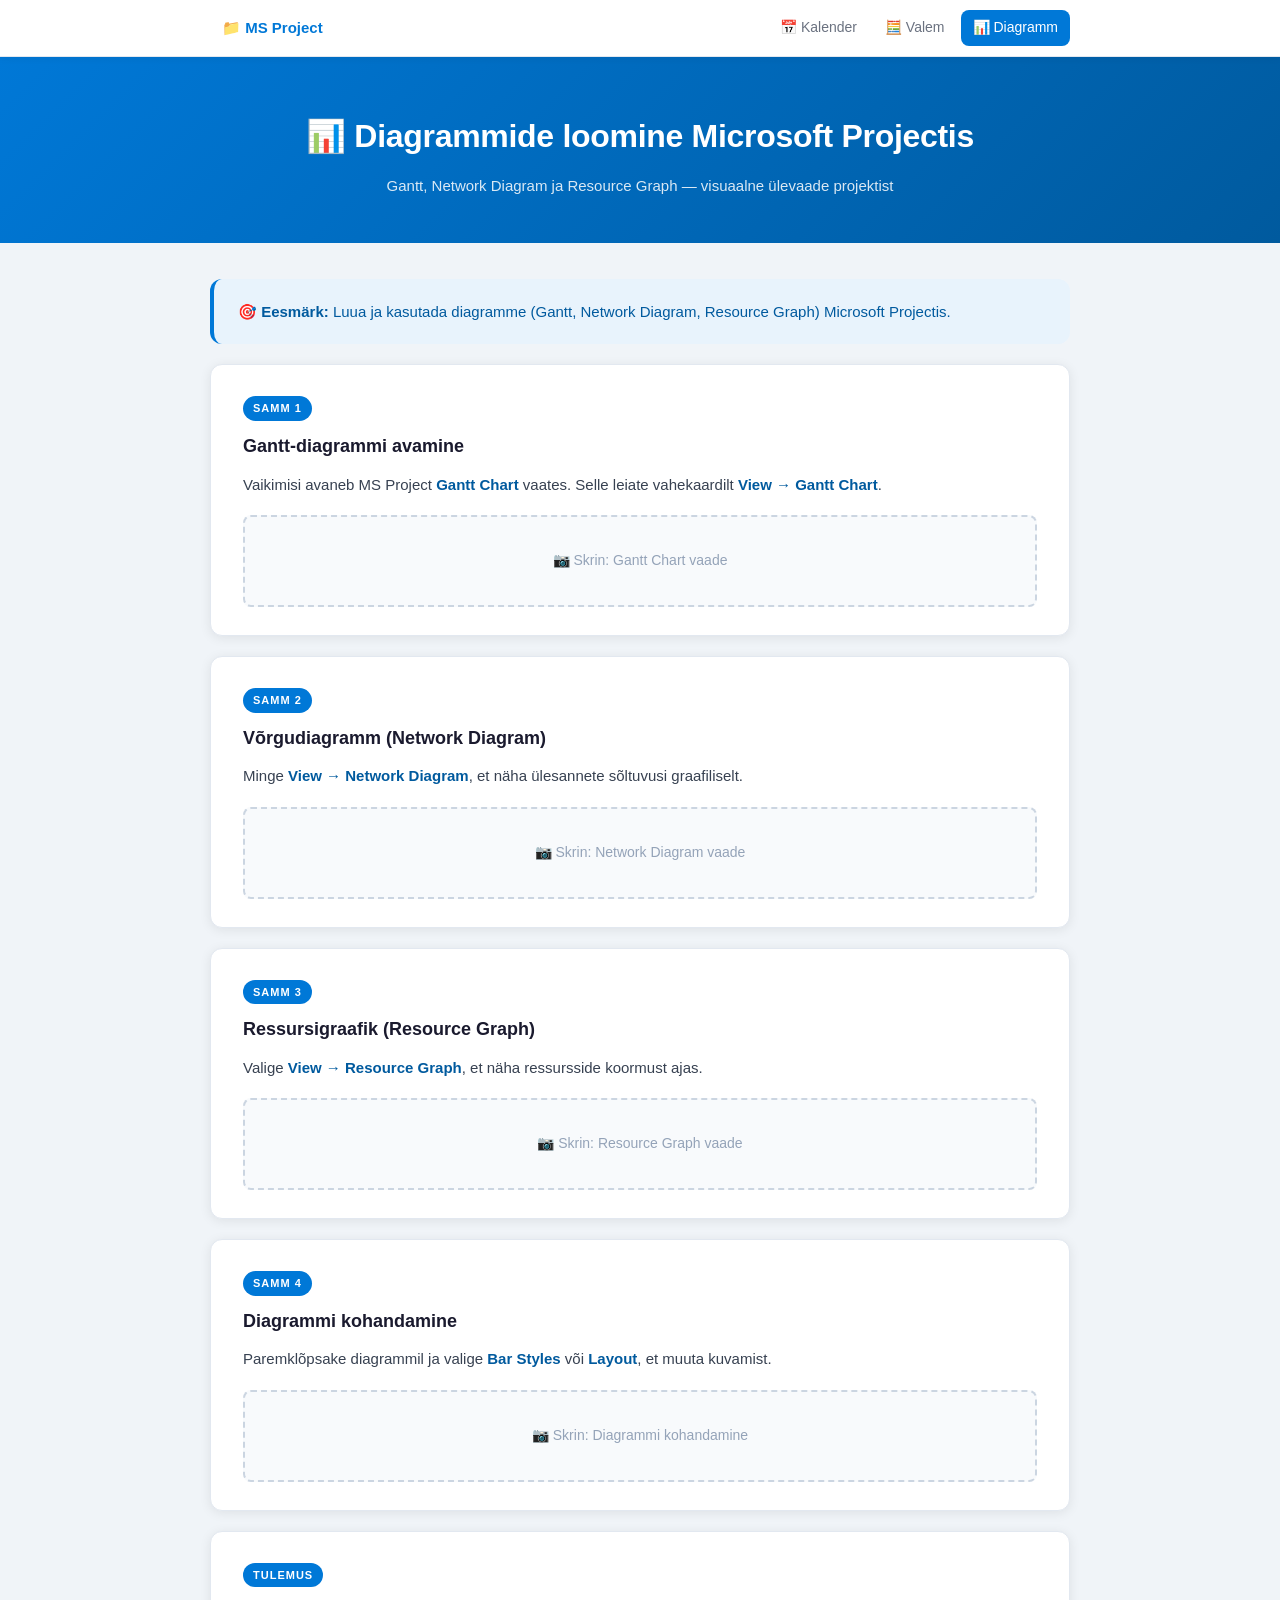
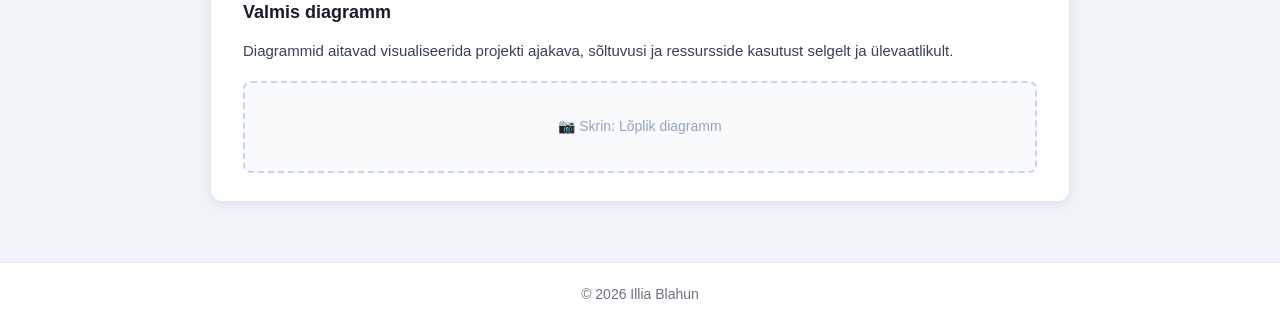
==== diagramm.html @ aa94db01 "Lisatud uued lehed **Valem.html** ja **diagramm.html**, samuti pilt faili **valem** jaoks." ====
<!DOCTYPE html>
<html lang="et">
<head>
    <meta charset="UTF-8">
    <meta name="viewport" content="width=device-width, initial-scale=1.0">
    <title>Diagramm — Microsoft Project</title>
    <link rel="stylesheet" href="style.css">
</head>
<body>

<nav>
    <div class="nav-inner">
        <a href="index.html" class="nav-brand">📁 MS Project</a>
        <a href="index.html">📅 Kalender</a>
        <a href="valem.html">🧮 Valem</a>
        <a href="diagramm.html" class="active">📊 Diagramm</a>
    </div>
</nav>

<header>
    <h1>📊 Diagrammide loomine Microsoft Projectis</h1>
    <p class="subtitle">Gantt, Network Diagram ja Resource Graph — visuaalne ülevaade projektist</p>
</header>

<main>

    <div class="goal-card">
        <p>🎯 <strong>Eesmärk:</strong> Luua ja kasutada diagramme (Gantt, Network Diagram, Resource Graph) Microsoft Projectis.</p>
    </div>

    <section>
        <span class="step-label">Samm 1</span>
        <h2>Gantt-diagrammi avamine</h2>
        <p>Vaikimisi avaneb MS Project <strong>Gantt Chart</strong> vaates. Selle leiate vahekaardilt <strong>View → Gantt Chart</strong>.</p>
        <div class="image-placeholder">📷 Skrin: Gantt Chart vaade</div>
    </section>

    <section>
        <span class="step-label">Samm 2</span>
        <h2>Võrgudiagramm (Network Diagram)</h2>
        <p>Minge <strong>View → Network Diagram</strong>, et näha ülesannete sõltuvusi graafiliselt.</p>
        <div class="image-placeholder">📷 Skrin: Network Diagram vaade</div>
    </section>

    <section>
        <span class="step-label">Samm 3</span>
        <h2>Ressursigraafik (Resource Graph)</h2>
        <p>Valige <strong>View → Resource Graph</strong>, et näha ressursside koormust ajas.</p>
        <div class="image-placeholder">📷 Skrin: Resource Graph vaade</div>
    </section>

    <section>
        <span class="step-label">Samm 4</span>
        <h2>Diagrammi kohandamine</h2>
        <p>Paremklõpsake diagrammil ja valige <strong>Bar Styles</strong> või <strong>Layout</strong>, et muuta kuvamist.</p>
        <div class="image-placeholder">📷 Skrin: Diagrammi kohandamine</div>
    </section>

    <section>
        <span class="step-label">Tulemus</span>
        <h2>Valmis diagramm</h2>
        <p>Diagrammid aitavad visualiseerida projekti ajakava, sõltuvusi ja ressursside kasutust selgelt ja ülevaatlikult.</p>
        <div class="image-placeholder">📷 Skrin: Lõplik diagramm</div>
    </section>

</main>

<footer>
    <p>© 2026 Illia Blahun</p>
</footer>

</body>
</html>
---- style.css ----
*, *::before, *::after {
    box-sizing: border-box;
    margin: 0;
    padding: 0;
}

:root {
    --blue: #0078d7;
    --blue-dark: #005a9e;
    --blue-light: #e8f3fc;
    --text: #1a1a2e;
    --text-muted: #6b7280;
    --bg: #f0f4f8;
    --white: #ffffff;
    --border: #e2e8f0;
    --shadow: 0 2px 12px rgba(0,0,0,0.08);
    --radius: 12px;
}

body {
    font-family: 'Segoe UI', Arial, sans-serif;
    background: var(--bg);
    color: var(--text);
    line-height: 1.7;
    font-size: 16px;
}

/* ── NAV ── */
nav {
    background: var(--white);
    border-bottom: 1px solid var(--border);
    position: sticky;
    top: 0;
    z-index: 100;
    box-shadow: 0 1px 8px rgba(0,0,0,0.06);
}

.nav-inner {
    max-width: 900px;
    margin: 0 auto;
    display: flex;
    align-items: center;
    gap: 4px;
    padding: 0 20px;
    height: 56px;
}

.nav-brand {
    font-weight: 700;
    color: var(--blue);
    font-size: 15px;
    text-decoration: none;
    margin-right: auto;
    white-space: nowrap;
}

nav a {
    text-decoration: none;
    color: var(--text-muted);
    font-size: 14px;
    font-weight: 500;
    padding: 6px 12px;
    border-radius: 8px;
    transition: background 0.15s, color 0.15s;
    white-space: nowrap;
}

nav a:hover {
    background: var(--blue-light);
    color: var(--blue);
}

nav a.active {
    background: var(--blue);
    color: var(--white);
}

/* ── HEADER ── */
header {
    background: linear-gradient(135deg, var(--blue) 0%, var(--blue-dark) 100%);
    color: var(--white);
    padding: 52px 20px 44px;
    text-align: center;
}

header h1 {
    font-size: clamp(22px, 4vw, 32px);
    font-weight: 700;
    letter-spacing: -0.3px;
    max-width: 700px;
    margin: 0 auto;
}

header p.subtitle {
    margin-top: 10px;
    font-size: 15px;
    opacity: 0.85;
}

/* ── MAIN ── */
main {
    max-width: 900px;
    margin: 0 auto;
    padding: 36px 20px 60px;
    display: flex;
    flex-direction: column;
    gap: 20px;
}

/* ── GOAL CARD ── */
.goal-card {
    background: var(--blue-light);
    border-left: 4px solid var(--blue);
    border-radius: var(--radius);
    padding: 20px 24px;
}

.goal-card p {
    color: var(--blue-dark);
    font-size: 15px;
}

/* ── STEP CARD ── */
section {
    background: var(--white);
    border-radius: var(--radius);
    padding: 28px 32px;
    box-shadow: var(--shadow);
    border: 1px solid var(--border);
}

.step-label {
    display: inline-block;
    background: var(--blue);
    color: var(--white);
    font-size: 11px;
    font-weight: 700;
    letter-spacing: 1px;
    text-transform: uppercase;
    padding: 3px 10px;
    border-radius: 20px;
    margin-bottom: 10px;
}

section h2 {
    font-size: 18px;
    font-weight: 700;
    color: var(--text);
    margin-bottom: 10px;
}

section p {
    color: #374151;
    font-size: 15px;
    margin-bottom: 0;
}

section p + p {
    margin-top: 8px;
}

strong {
    color: var(--blue-dark);
    font-weight: 600;
}

/* ── IMAGES ── */
section img {
    display: block;
    width: 100%;
    max-width: 100%;
    border-radius: 8px;
    border: 1px solid var(--border);
    margin-top: 18px;
    box-shadow: 0 2px 8px rgba(0,0,0,0.07);
}

.image-placeholder {
    margin-top: 18px;
    padding: 32px 20px;
    border: 2px dashed #cbd5e1;
    border-radius: 8px;
    text-align: center;
    color: #94a3b8;
    font-size: 14px;
    background: #f8fafc;
}

/* ── CODE ── */
code {
    background: #f1f5f9;
    padding: 2px 7px;
    border-radius: 5px;
    font-family: 'Cascadia Code', 'Courier New', monospace;
    font-size: 14px;
    color: #be185d;
    border: 1px solid #e2e8f0;
}

/* ── FOOTER ── */
footer {
    text-align: center;
    padding: 20px;
    background: var(--white);
    border-top: 1px solid var(--border);
    color: var(--text-muted);
    font-size: 14px;
}

/* ── RESPONSIVE ── */
@media (max-width: 600px) {
    .nav-brand { display: none; }
    nav a { padding: 6px 8px; font-size: 13px; }
    section { padding: 20px 18px; }
}
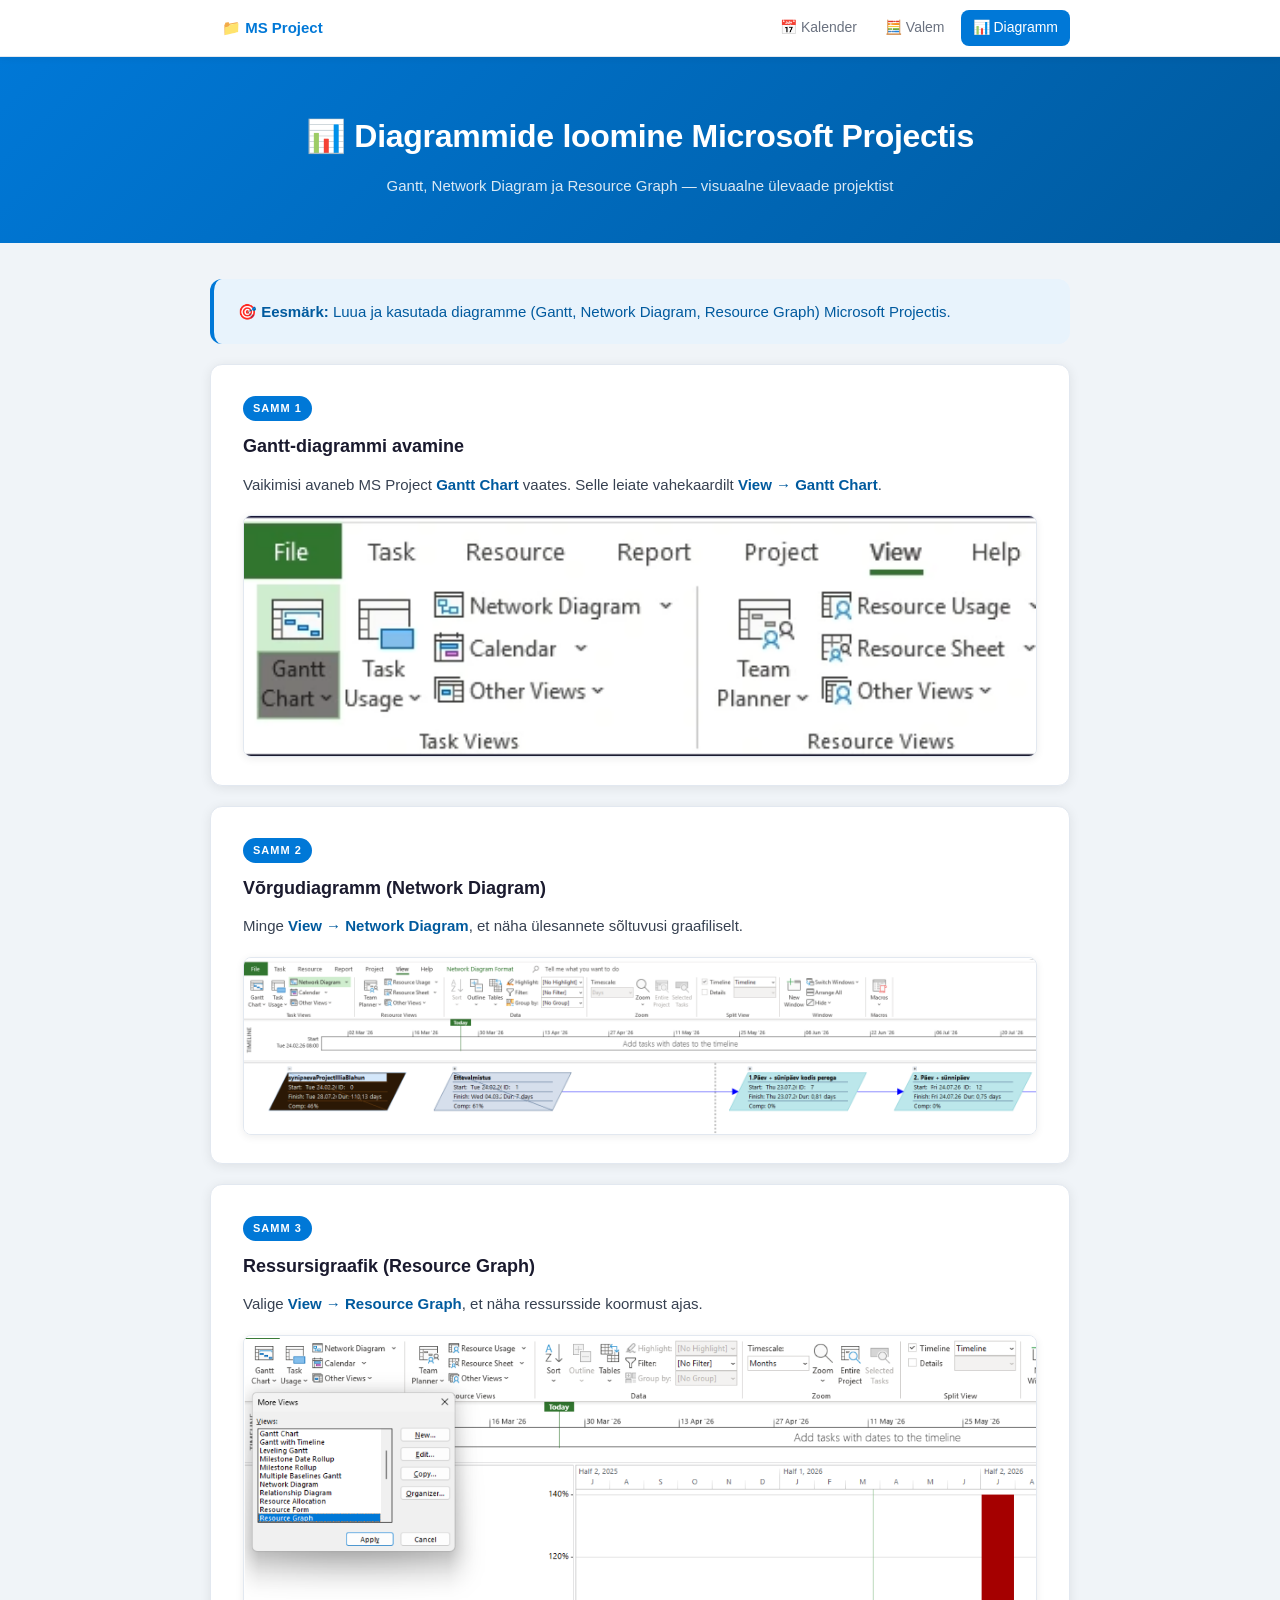
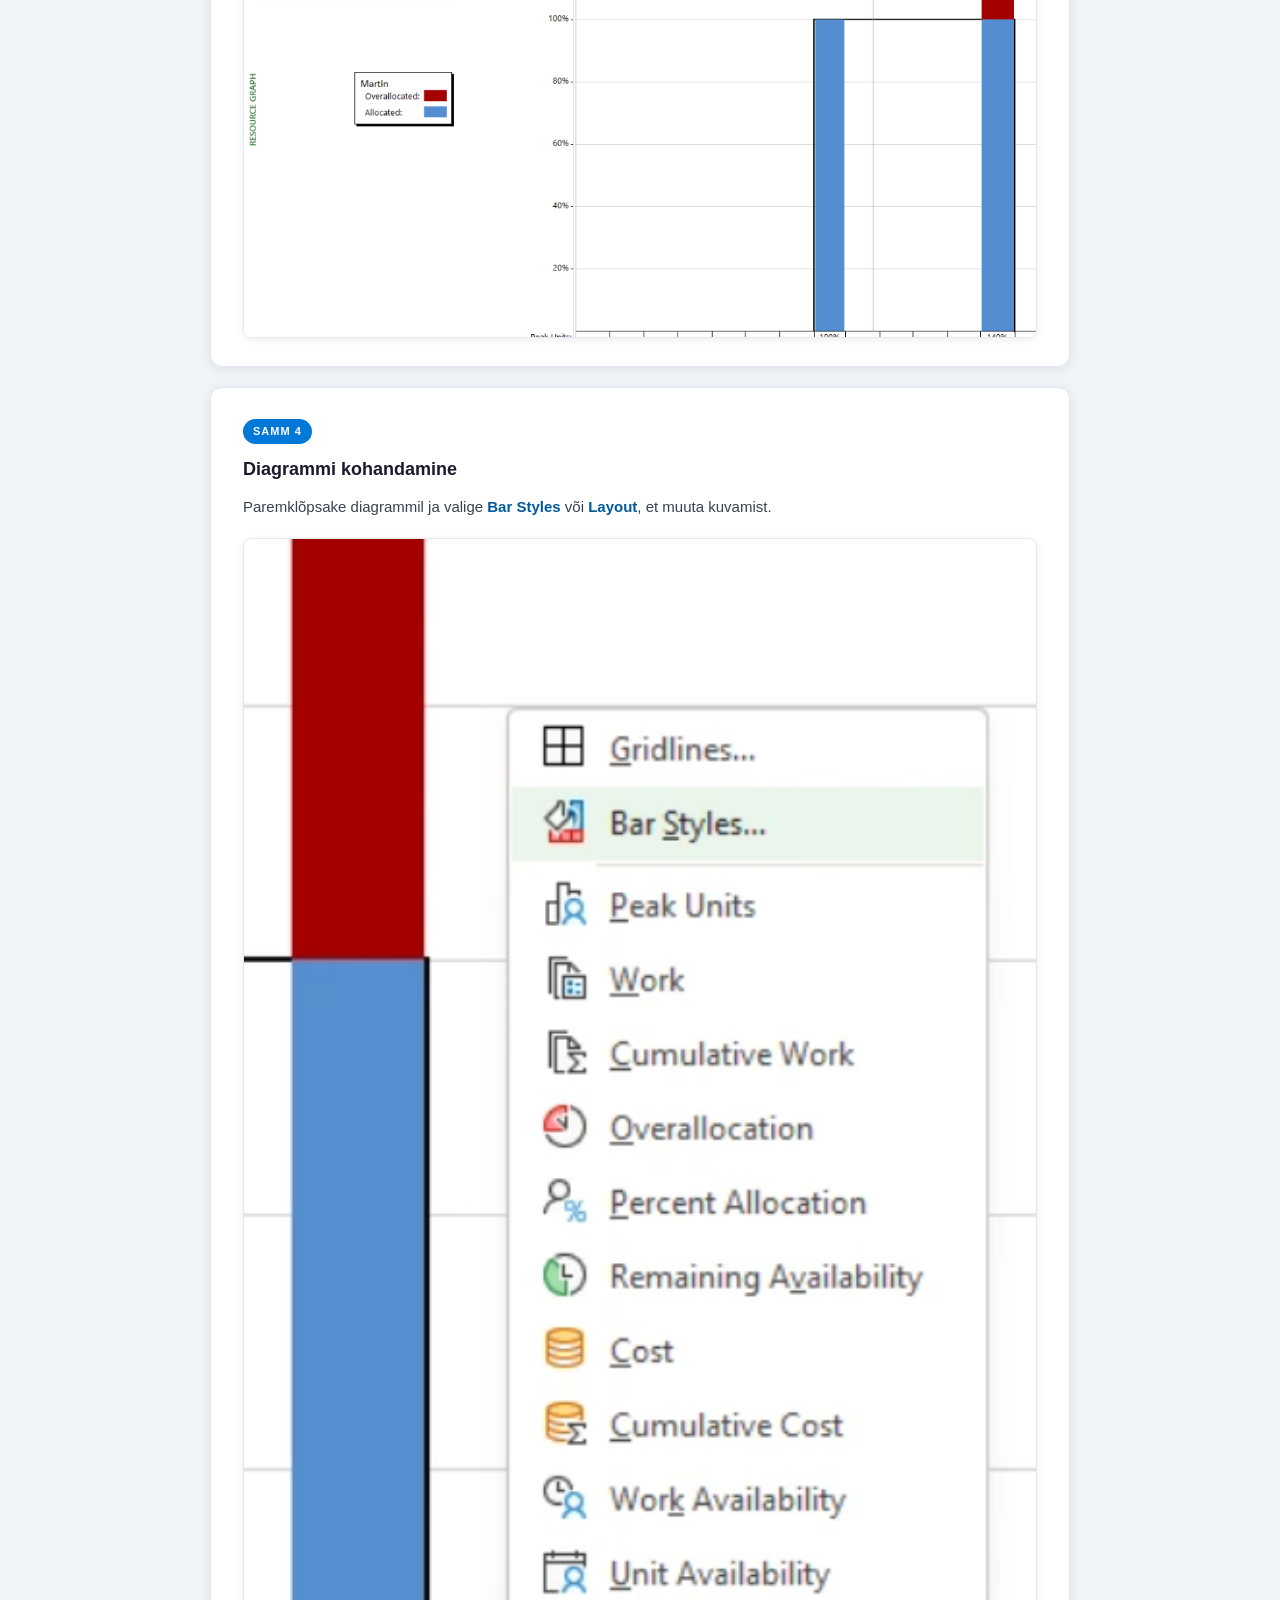
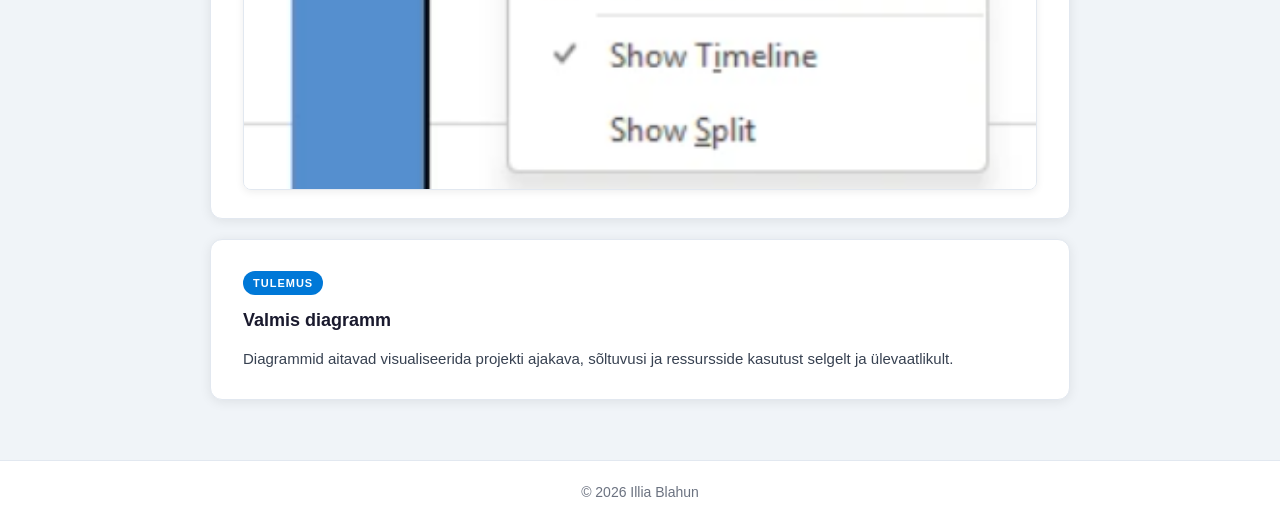
==== commit e1f44e8b: "Täiendatud faili diagramm.html ning lisatud pildid." ====
--- a/diagramm.html
+++ b/diagramm.html
@@ -32,35 +32,34 @@
         <span class="step-label">Samm 1</span>
         <h2>Gantt-diagrammi avamine</h2>
         <p>Vaikimisi avaneb MS Project <strong>Gantt Chart</strong> vaates. Selle leiate vahekaardilt <strong>View → Gantt Chart</strong>.</p>
-        <div class="image-placeholder">📷 Skrin: Gantt Chart vaade</div>
+        <img src="images/dig1.png" alt="">
     </section>
 
     <section>
         <span class="step-label">Samm 2</span>
         <h2>Võrgudiagramm (Network Diagram)</h2>
         <p>Minge <strong>View → Network Diagram</strong>, et näha ülesannete sõltuvusi graafiliselt.</p>
-        <div class="image-placeholder">📷 Skrin: Network Diagram vaade</div>
+        <img src="images/dig2.png" alt="">
     </section>
 
     <section>
         <span class="step-label">Samm 3</span>
         <h2>Ressursigraafik (Resource Graph)</h2>
         <p>Valige <strong>View → Resource Graph</strong>, et näha ressursside koormust ajas.</p>
-        <div class="image-placeholder">📷 Skrin: Resource Graph vaade</div>
+        <img src="images/dig3.png" alt="">
     </section>
 
     <section>
         <span class="step-label">Samm 4</span>
         <h2>Diagrammi kohandamine</h2>
         <p>Paremklõpsake diagrammil ja valige <strong>Bar Styles</strong> või <strong>Layout</strong>, et muuta kuvamist.</p>
-        <div class="image-placeholder">📷 Skrin: Diagrammi kohandamine</div>
+        <img src="images/dig4.png" alt="">
     </section>
 
     <section>
         <span class="step-label">Tulemus</span>
         <h2>Valmis diagramm</h2>
         <p>Diagrammid aitavad visualiseerida projekti ajakava, sõltuvusi ja ressursside kasutust selgelt ja ülevaatlikult.</p>
-        <div class="image-placeholder">📷 Skrin: Lõplik diagramm</div>
     </section>
 
 </main>
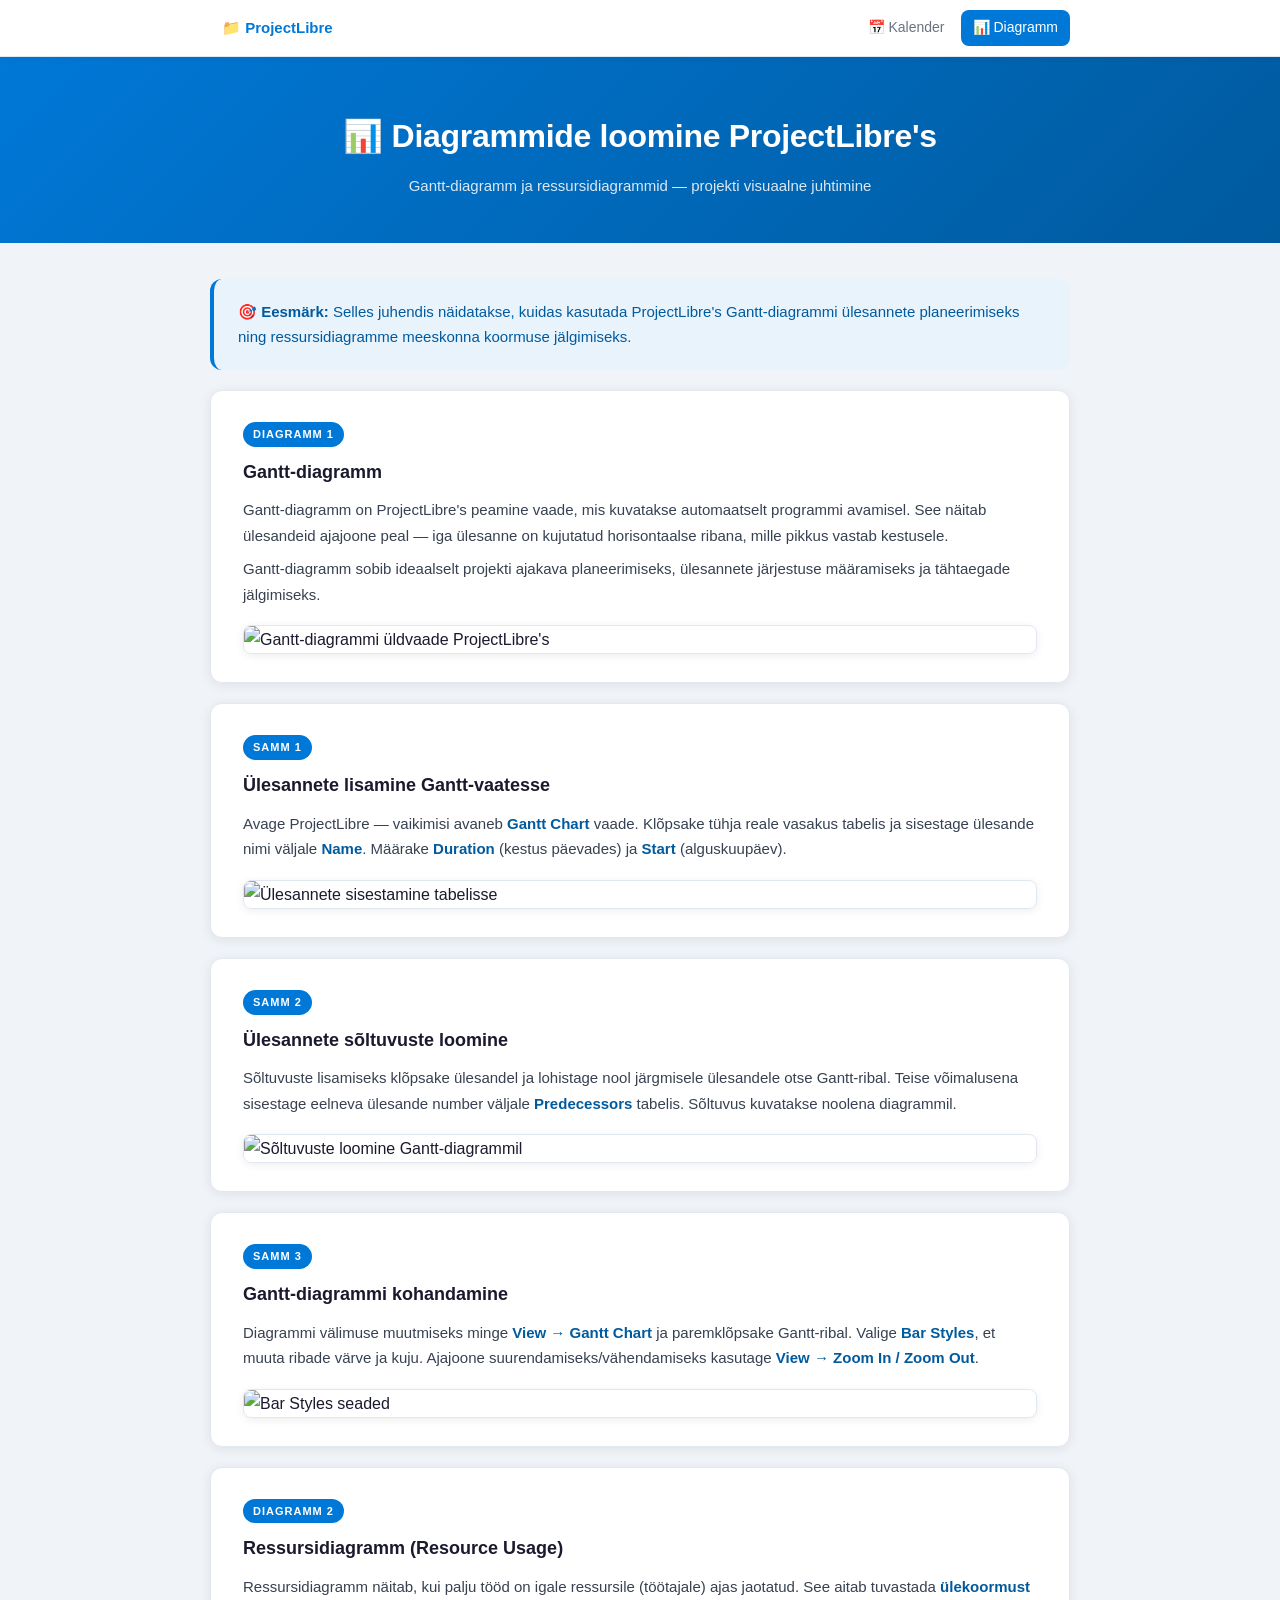
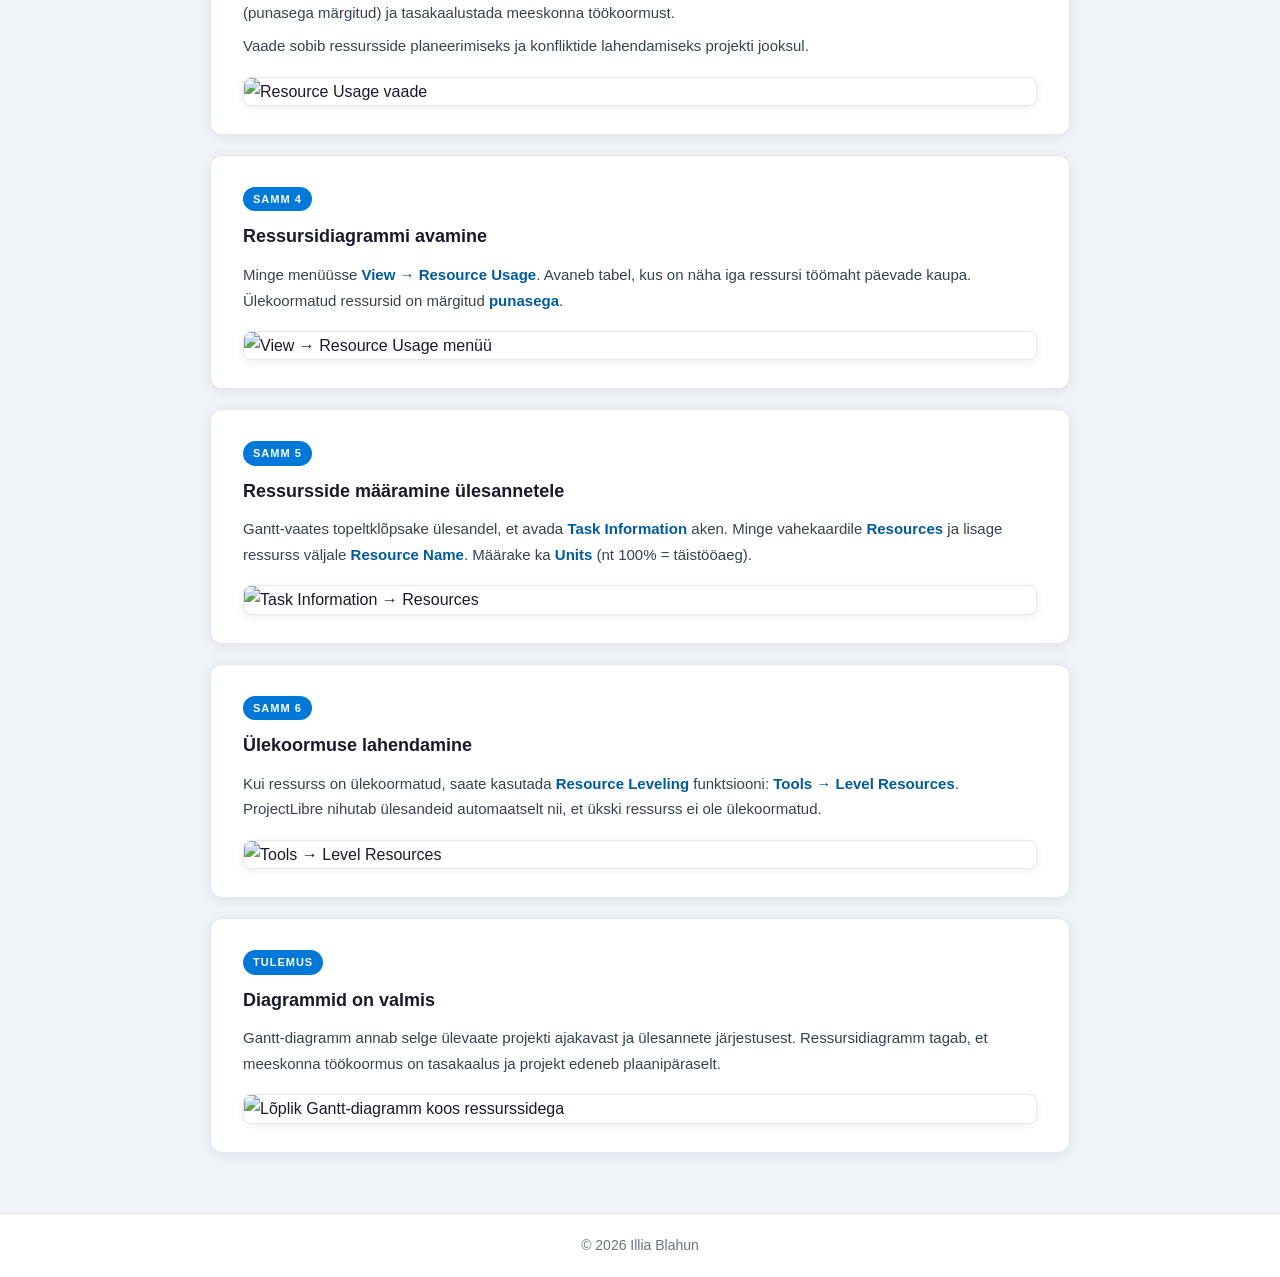
==== commit 769be395: "Uuendada index.html ja lisada kalendri loomise juhend" ====
--- a/diagramm.html
+++ b/diagramm.html
@@ -3,63 +3,95 @@
 <head>
     <meta charset="UTF-8">
     <meta name="viewport" content="width=device-width, initial-scale=1.0">
-    <title>Diagramm — Microsoft Project</title>
+    <title>Diagrammid — ProjectLibre</title>
     <link rel="stylesheet" href="style.css">
 </head>
 <body>
 
 <nav>
     <div class="nav-inner">
-        <a href="index.html" class="nav-brand">📁 MS Project</a>
+        <a href="index.html" class="nav-brand">📁 ProjectLibre</a>
         <a href="index.html">📅 Kalender</a>
-        <a href="valem.html">🧮 Valem</a>
         <a href="diagramm.html" class="active">📊 Diagramm</a>
     </div>
 </nav>
 
 <header>
-    <h1>📊 Diagrammide loomine Microsoft Projectis</h1>
-    <p class="subtitle">Gantt, Network Diagram ja Resource Graph — visuaalne ülevaade projektist</p>
+    <h1>📊 Diagrammide loomine ProjectLibre's</h1>
+    <p class="subtitle">Gantt-diagramm ja ressursidiagrammid — projekti visuaalne juhtimine</p>
 </header>
 
 <main>
 
     <div class="goal-card">
-        <p>🎯 <strong>Eesmärk:</strong> Luua ja kasutada diagramme (Gantt, Network Diagram, Resource Graph) Microsoft Projectis.</p>
+        <p>🎯 <strong>Eesmärk:</strong> Selles juhendis näidatakse, kuidas kasutada ProjectLibre's Gantt-diagrammi ülesannete planeerimiseks ning ressursidiagramme meeskonna koormuse jälgimiseks.</p>
     </div>
+
+    <!-- GANTT -->
+    <section>
+        <span class="step-label">Diagramm 1</span>
+        <h2>Gantt-diagramm</h2>
+        <p>Gantt-diagramm on ProjectLibre's peamine vaade, mis kuvatakse automaatselt programmi avamisel. See näitab ülesandeid ajajoone peal — iga ülesanne on kujutatud horisontaalse ribana, mille pikkus vastab kestusele.</p>
+        <p>Gantt-diagramm sobib ideaalselt projekti ajakava planeerimiseks, ülesannete järjestuse määramiseks ja tähtaegade jälgimiseks.</p>
+        <img src="projectLibreImg/gantt1.png" alt="Gantt-diagrammi üldvaade ProjectLibre's">
+    </section>
 
     <section>
         <span class="step-label">Samm 1</span>
-        <h2>Gantt-diagrammi avamine</h2>
-        <p>Vaikimisi avaneb MS Project <strong>Gantt Chart</strong> vaates. Selle leiate vahekaardilt <strong>View → Gantt Chart</strong>.</p>
-        <img src="images/dig1.png" alt="">
+        <h2>Ülesannete lisamine Gantt-vaatesse</h2>
+        <p>Avage ProjectLibre — vaikimisi avaneb <strong>Gantt Chart</strong> vaade. Klõpsake tühja reale vasakus tabelis ja sisestage ülesande nimi väljale <strong>Name</strong>. Määrake <strong>Duration</strong> (kestus päevades) ja <strong>Start</strong> (alguskuupäev).</p>
+        <img src="projectLibreImg/gantt2.png" alt="Ülesannete sisestamine tabelisse">
     </section>
 
     <section>
         <span class="step-label">Samm 2</span>
-        <h2>Võrgudiagramm (Network Diagram)</h2>
-        <p>Minge <strong>View → Network Diagram</strong>, et näha ülesannete sõltuvusi graafiliselt.</p>
-        <img src="images/dig2.png" alt="">
+        <h2>Ülesannete sõltuvuste loomine</h2>
+        <p>Sõltuvuste lisamiseks klõpsake ülesandel ja lohistage nool järgmisele ülesandele otse Gantt-ribal. Teise võimalusena sisestage eelneva ülesande number väljale <strong>Predecessors</strong> tabelis. Sõltuvus kuvatakse noolena diagrammil.</p>
+        <img src="projectLibreImg/gantt3.png" alt="Sõltuvuste loomine Gantt-diagrammil">
     </section>
 
     <section>
         <span class="step-label">Samm 3</span>
-        <h2>Ressursigraafik (Resource Graph)</h2>
-        <p>Valige <strong>View → Resource Graph</strong>, et näha ressursside koormust ajas.</p>
-        <img src="images/dig3.png" alt="">
+        <h2>Gantt-diagrammi kohandamine</h2>
+        <p>Diagrammi välimuse muutmiseks minge <strong>View → Gantt Chart</strong> ja paremklõpsake Gantt-ribal. Valige <strong>Bar Styles</strong>, et muuta ribade värve ja kuju. Ajajoone suurendamiseks/vähendamiseks kasutage <strong>View → Zoom In / Zoom Out</strong>.</p>
+        <img src="projectLibreImg/gantt4.png" alt="Bar Styles seaded">
+    </section>
+
+    <!-- RESOURCE -->
+    <section>
+        <span class="step-label">Diagramm 2</span>
+        <h2>Ressursidiagramm (Resource Usage)</h2>
+        <p>Ressursidiagramm näitab, kui palju tööd on igale ressursile (töötajale) ajas jaotatud. See aitab tuvastada <strong>ülekoormust</strong> (punasega märgitud) ja tasakaalustada meeskonna töökoormust.</p>
+        <p>Vaade sobib ressursside planeerimiseks ja konfliktide lahendamiseks projekti jooksul.</p>
+        <img src="projectLibreImg/res1.png" alt="Resource Usage vaade">
     </section>
 
     <section>
         <span class="step-label">Samm 4</span>
-        <h2>Diagrammi kohandamine</h2>
-        <p>Paremklõpsake diagrammil ja valige <strong>Bar Styles</strong> või <strong>Layout</strong>, et muuta kuvamist.</p>
-        <img src="images/dig4.png" alt="">
+        <h2>Ressursidiagrammi avamine</h2>
+        <p>Minge menüüsse <strong>View → Resource Usage</strong>. Avaneb tabel, kus on näha iga ressursi töömaht päevade kaupa. Ülekoormatud ressursid on märgitud <strong>punasega</strong>.</p>
+        <img src="projectLibreImg/res2.png" alt="View → Resource Usage menüü">
+    </section>
+
+    <section>
+        <span class="step-label">Samm 5</span>
+        <h2>Ressursside määramine ülesannetele</h2>
+        <p>Gantt-vaates topeltklõpsake ülesandel, et avada <strong>Task Information</strong> aken. Minge vahekaardile <strong>Resources</strong> ja lisage ressurss väljale <strong>Resource Name</strong>. Määrake ka <strong>Units</strong> (nt 100% = täistööaeg).</p>
+        <img src="projectLibreImg/res3.png" alt="Task Information → Resources">
+    </section>
+
+    <section>
+        <span class="step-label">Samm 6</span>
+        <h2>Ülekoormuse lahendamine</h2>
+        <p>Kui ressurss on ülekoormatud, saate kasutada <strong>Resource Leveling</strong> funktsiooni: <strong>Tools → Level Resources</strong>. ProjectLibre nihutab ülesandeid automaatselt nii, et ükski ressurss ei ole ülekoormatud.</p>
+        <img src="projectLibreImg/res4.png" alt="Tools → Level Resources">
     </section>
 
     <section>
         <span class="step-label">Tulemus</span>
-        <h2>Valmis diagramm</h2>
-        <p>Diagrammid aitavad visualiseerida projekti ajakava, sõltuvusi ja ressursside kasutust selgelt ja ülevaatlikult.</p>
+        <h2>Diagrammid on valmis</h2>
+        <p>Gantt-diagramm annab selge ülevaate projekti ajakavast ja ülesannete järjestusest. Ressursidiagramm tagab, et meeskonna töökoormus on tasakaalus ja projekt edeneb plaanipäraselt.</p>
+        <img src="projectLibreImg/res5.png" alt="Lõplik Gantt-diagramm koos ressurssidega">
     </section>
 
 </main>
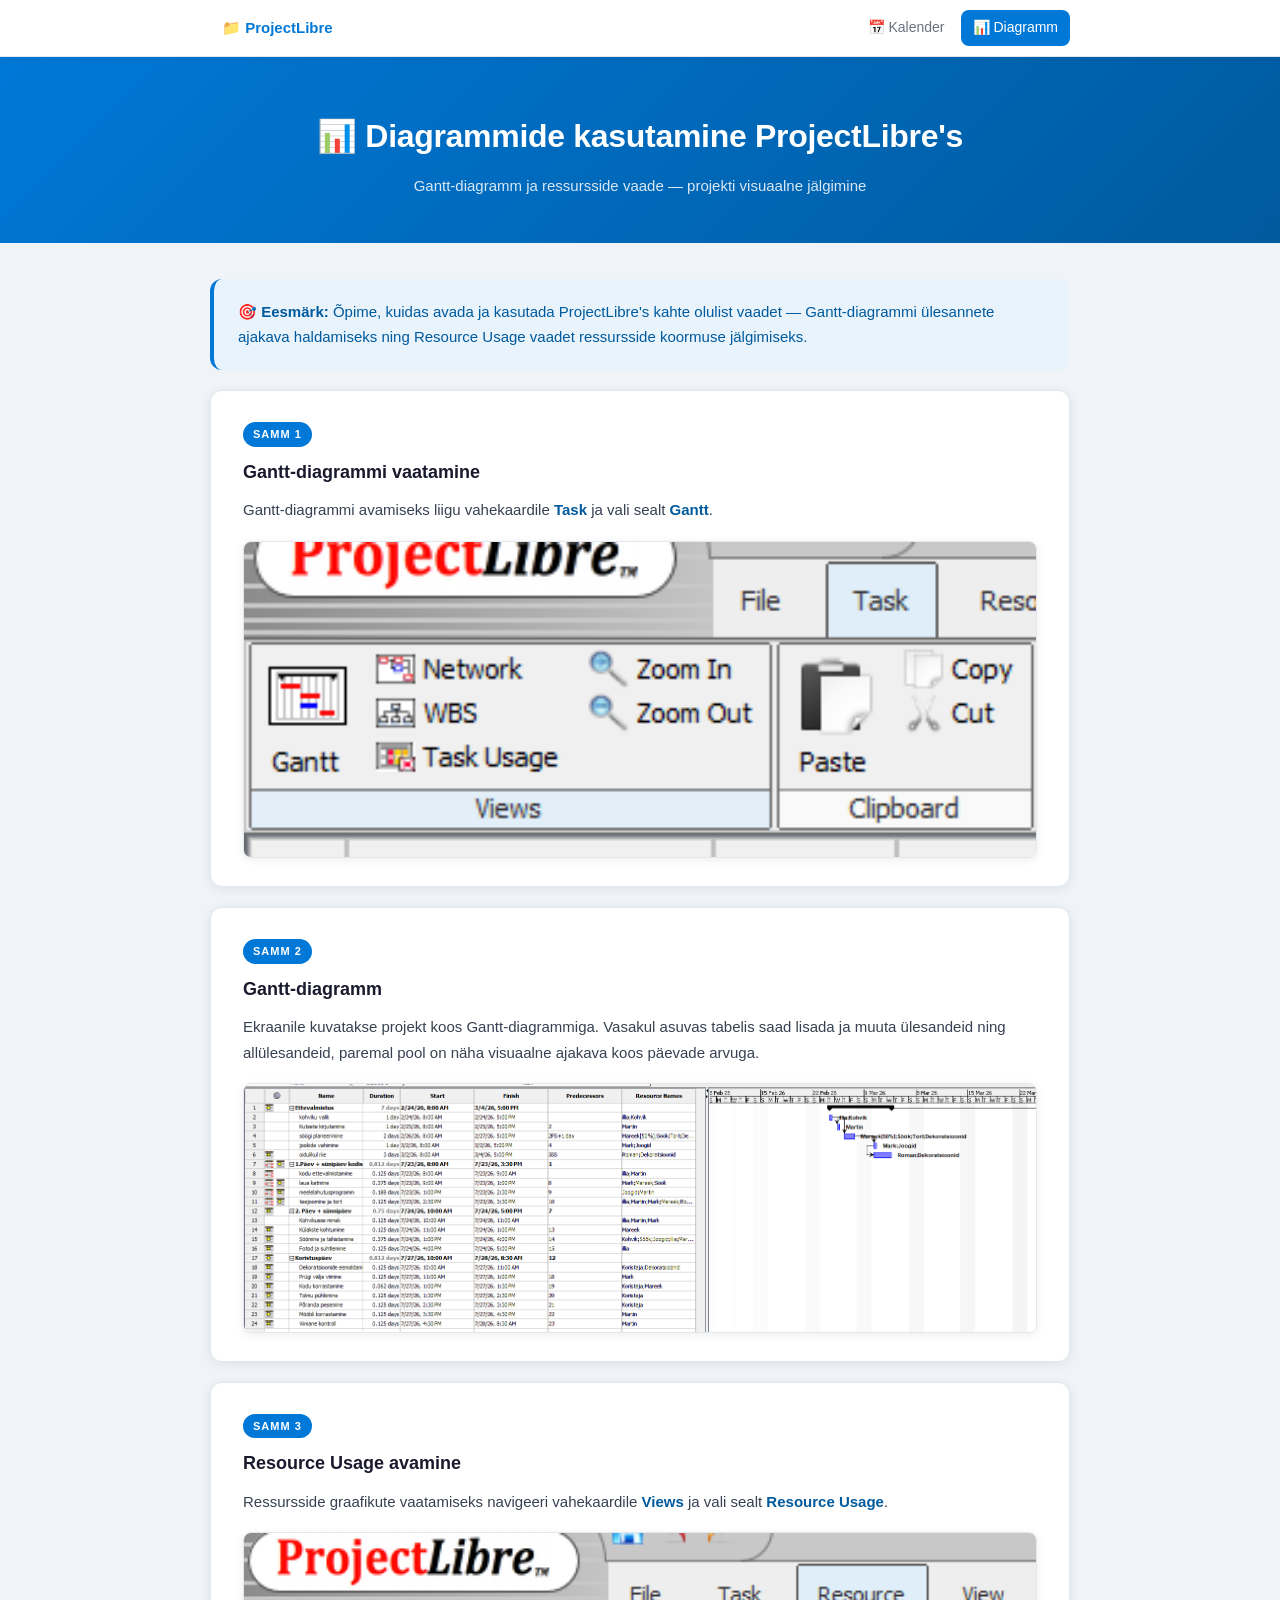
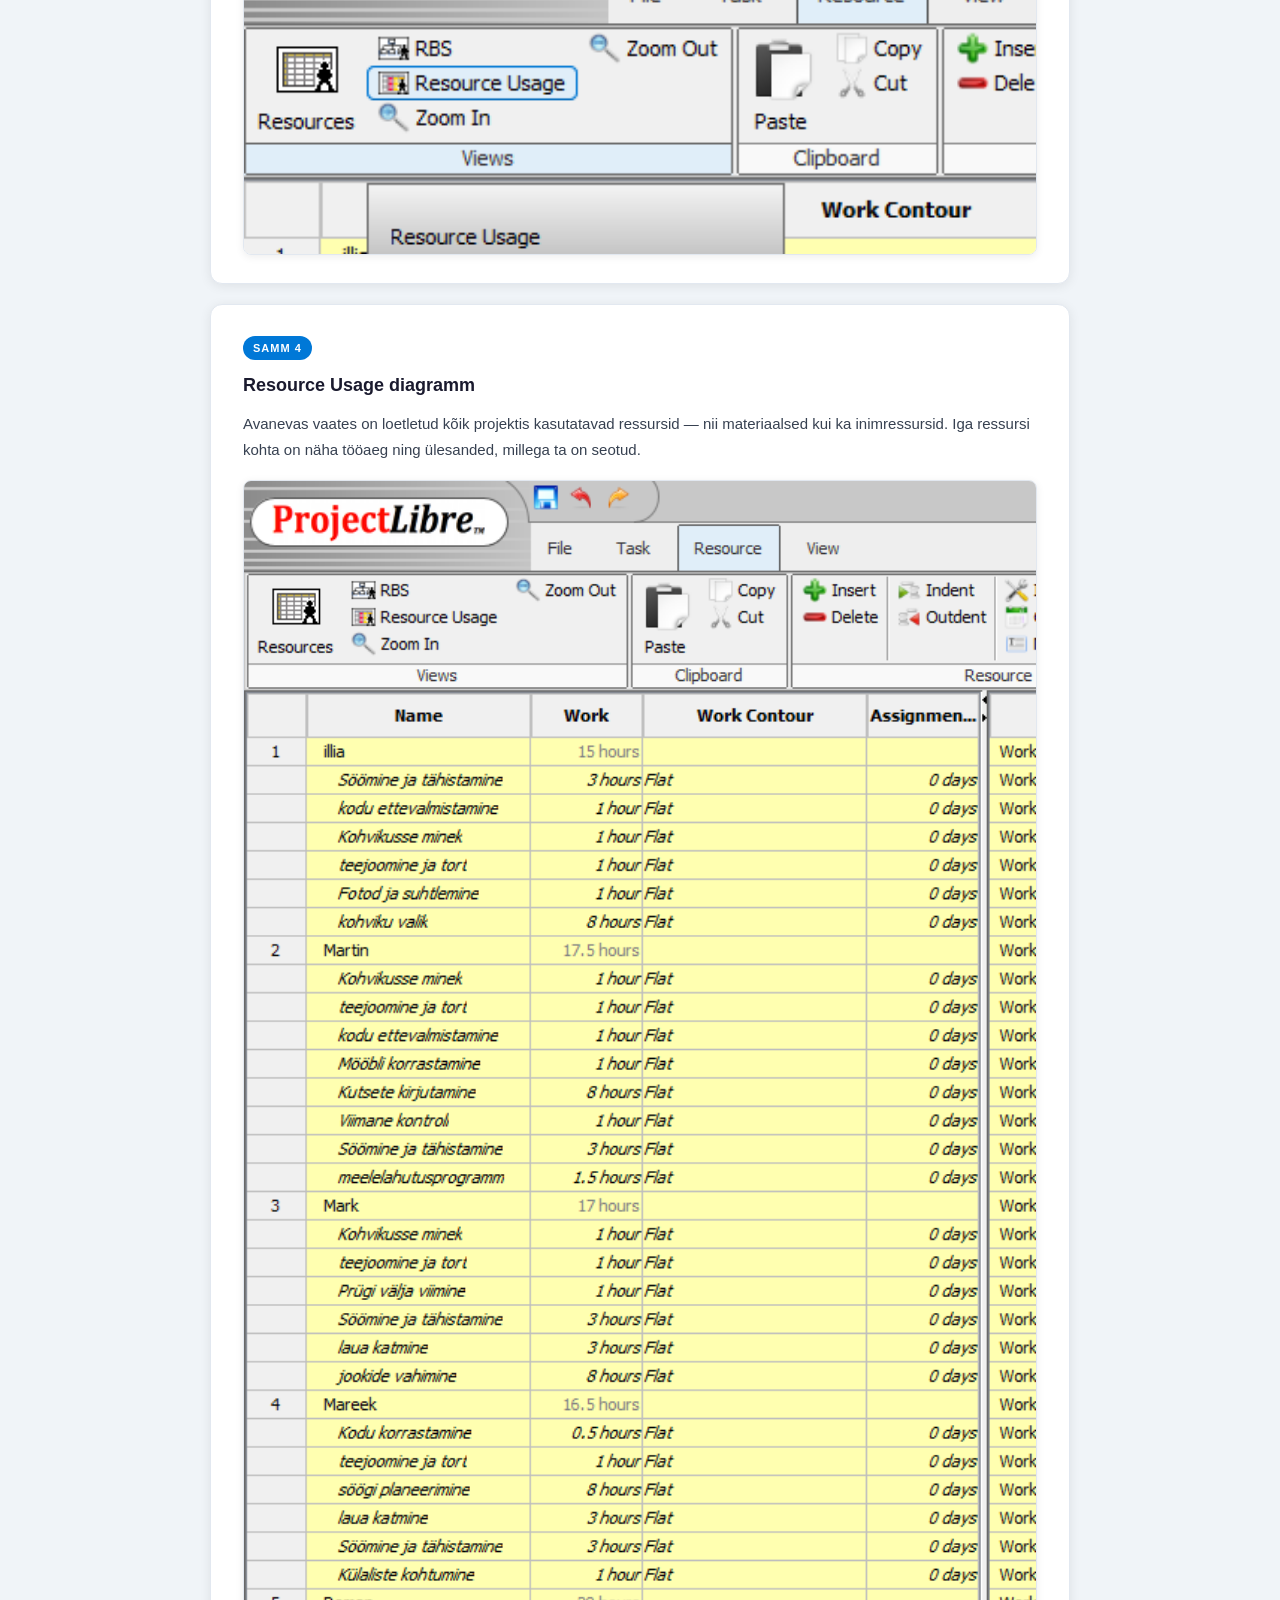
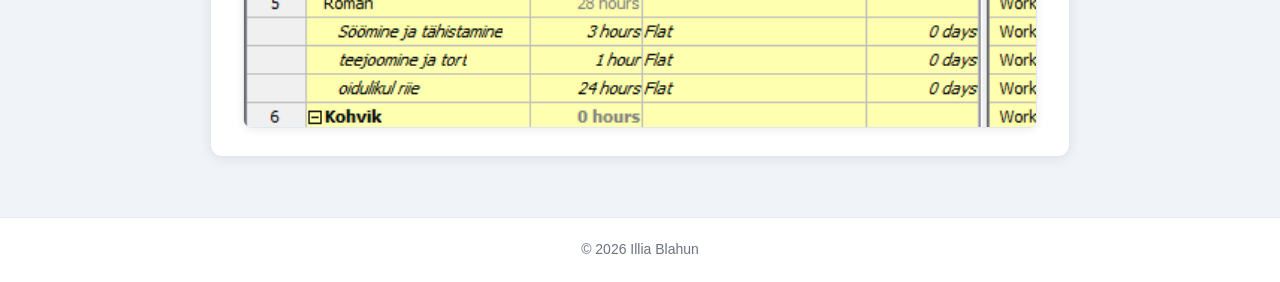
==== commit 9c4e6159: "Ümber tehtud diagramm.html. Diagrammidele on lisatud uued selgitavad fotod." ====
--- a/diagramm.html
+++ b/diagramm.html
@@ -17,81 +17,42 @@
 </nav>
 
 <header>
-    <h1>📊 Diagrammide loomine ProjectLibre's</h1>
-    <p class="subtitle">Gantt-diagramm ja ressursidiagrammid — projekti visuaalne juhtimine</p>
+    <h1>📊 Diagrammide kasutamine ProjectLibre's</h1>
+    <p class="subtitle">Gantt-diagramm ja ressursside vaade — projekti visuaalne jälgimine</p>
 </header>
 
 <main>
 
     <div class="goal-card">
-        <p>🎯 <strong>Eesmärk:</strong> Selles juhendis näidatakse, kuidas kasutada ProjectLibre's Gantt-diagrammi ülesannete planeerimiseks ning ressursidiagramme meeskonna koormuse jälgimiseks.</p>
+        <p>🎯 <strong>Eesmärk:</strong> Õpime, kuidas avada ja kasutada ProjectLibre's kahte olulist vaadet — Gantt-diagrammi ülesannete ajakava haldamiseks ning Resource Usage vaadet ressursside koormuse jälgimiseks.</p>
     </div>
-
-    <!-- GANTT -->
-    <section>
-        <span class="step-label">Diagramm 1</span>
-        <h2>Gantt-diagramm</h2>
-        <p>Gantt-diagramm on ProjectLibre's peamine vaade, mis kuvatakse automaatselt programmi avamisel. See näitab ülesandeid ajajoone peal — iga ülesanne on kujutatud horisontaalse ribana, mille pikkus vastab kestusele.</p>
-        <p>Gantt-diagramm sobib ideaalselt projekti ajakava planeerimiseks, ülesannete järjestuse määramiseks ja tähtaegade jälgimiseks.</p>
-        <img src="projectLibreImg/gantt1.png" alt="Gantt-diagrammi üldvaade ProjectLibre's">
-    </section>
 
     <section>
         <span class="step-label">Samm 1</span>
-        <h2>Ülesannete lisamine Gantt-vaatesse</h2>
-        <p>Avage ProjectLibre — vaikimisi avaneb <strong>Gantt Chart</strong> vaade. Klõpsake tühja reale vasakus tabelis ja sisestage ülesande nimi väljale <strong>Name</strong>. Määrake <strong>Duration</strong> (kestus päevades) ja <strong>Start</strong> (alguskuupäev).</p>
-        <img src="projectLibreImg/gantt2.png" alt="Ülesannete sisestamine tabelisse">
+        <h2>Gantt-diagrammi vaatamine</h2>
+        <p>Gantt-diagrammi avamiseks liigu vahekaardile <strong>Task</strong> ja vali sealt <strong>Gantt</strong>.</p>
+        <img src="projectLibreImg/gantt1.png" alt="Task → Gantt vahekaart">
     </section>
 
     <section>
         <span class="step-label">Samm 2</span>
-        <h2>Ülesannete sõltuvuste loomine</h2>
-        <p>Sõltuvuste lisamiseks klõpsake ülesandel ja lohistage nool järgmisele ülesandele otse Gantt-ribal. Teise võimalusena sisestage eelneva ülesande number väljale <strong>Predecessors</strong> tabelis. Sõltuvus kuvatakse noolena diagrammil.</p>
-        <img src="projectLibreImg/gantt3.png" alt="Sõltuvuste loomine Gantt-diagrammil">
+        <h2>Gantt-diagramm</h2>
+        <p>Ekraanile kuvatakse projekt koos Gantt-diagrammiga. Vasakul asuvas tabelis saad lisada ja muuta ülesandeid ning allülesandeid, paremal pool on näha visuaalne ajakava koos päevade arvuga.</p>
+        <img src="projectLibreImg/gantt2.png" alt="Gantt-diagrammi vaade ülesannete ja ajakavaga">
     </section>
 
     <section>
         <span class="step-label">Samm 3</span>
-        <h2>Gantt-diagrammi kohandamine</h2>
-        <p>Diagrammi välimuse muutmiseks minge <strong>View → Gantt Chart</strong> ja paremklõpsake Gantt-ribal. Valige <strong>Bar Styles</strong>, et muuta ribade värve ja kuju. Ajajoone suurendamiseks/vähendamiseks kasutage <strong>View → Zoom In / Zoom Out</strong>.</p>
-        <img src="projectLibreImg/gantt4.png" alt="Bar Styles seaded">
-    </section>
-
-    <!-- RESOURCE -->
-    <section>
-        <span class="step-label">Diagramm 2</span>
-        <h2>Ressursidiagramm (Resource Usage)</h2>
-        <p>Ressursidiagramm näitab, kui palju tööd on igale ressursile (töötajale) ajas jaotatud. See aitab tuvastada <strong>ülekoormust</strong> (punasega märgitud) ja tasakaalustada meeskonna töökoormust.</p>
-        <p>Vaade sobib ressursside planeerimiseks ja konfliktide lahendamiseks projekti jooksul.</p>
-        <img src="projectLibreImg/res1.png" alt="Resource Usage vaade">
+        <h2>Resource Usage avamine</h2>
+        <p>Ressursside graafikute vaatamiseks navigeeri vahekaardile <strong>Views</strong> ja vali sealt <strong>Resource Usage</strong>.</p>
+        <img src="projectLibreImg/res1.png" alt="Views → Resource Usage menüü">
     </section>
 
     <section>
         <span class="step-label">Samm 4</span>
-        <h2>Ressursidiagrammi avamine</h2>
-        <p>Minge menüüsse <strong>View → Resource Usage</strong>. Avaneb tabel, kus on näha iga ressursi töömaht päevade kaupa. Ülekoormatud ressursid on märgitud <strong>punasega</strong>.</p>
-        <img src="projectLibreImg/res2.png" alt="View → Resource Usage menüü">
-    </section>
-
-    <section>
-        <span class="step-label">Samm 5</span>
-        <h2>Ressursside määramine ülesannetele</h2>
-        <p>Gantt-vaates topeltklõpsake ülesandel, et avada <strong>Task Information</strong> aken. Minge vahekaardile <strong>Resources</strong> ja lisage ressurss väljale <strong>Resource Name</strong>. Määrake ka <strong>Units</strong> (nt 100% = täistööaeg).</p>
-        <img src="projectLibreImg/res3.png" alt="Task Information → Resources">
-    </section>
-
-    <section>
-        <span class="step-label">Samm 6</span>
-        <h2>Ülekoormuse lahendamine</h2>
-        <p>Kui ressurss on ülekoormatud, saate kasutada <strong>Resource Leveling</strong> funktsiooni: <strong>Tools → Level Resources</strong>. ProjectLibre nihutab ülesandeid automaatselt nii, et ükski ressurss ei ole ülekoormatud.</p>
-        <img src="projectLibreImg/res4.png" alt="Tools → Level Resources">
-    </section>
-
-    <section>
-        <span class="step-label">Tulemus</span>
-        <h2>Diagrammid on valmis</h2>
-        <p>Gantt-diagramm annab selge ülevaate projekti ajakavast ja ülesannete järjestusest. Ressursidiagramm tagab, et meeskonna töökoormus on tasakaalus ja projekt edeneb plaanipäraselt.</p>
-        <img src="projectLibreImg/res5.png" alt="Lõplik Gantt-diagramm koos ressurssidega">
+        <h2>Resource Usage diagramm</h2>
+        <p>Avanevas vaates on loetletud kõik projektis kasutatavad ressursid — nii materiaalsed kui ka inimressursid. Iga ressursi kohta on näha tööaeg ning ülesanded, millega ta on seotud.</p>
+        <img src="projectLibreImg/res2.png" alt="Resource Usage diagramm ressursside ja tööajaga">
     </section>
 
 </main>
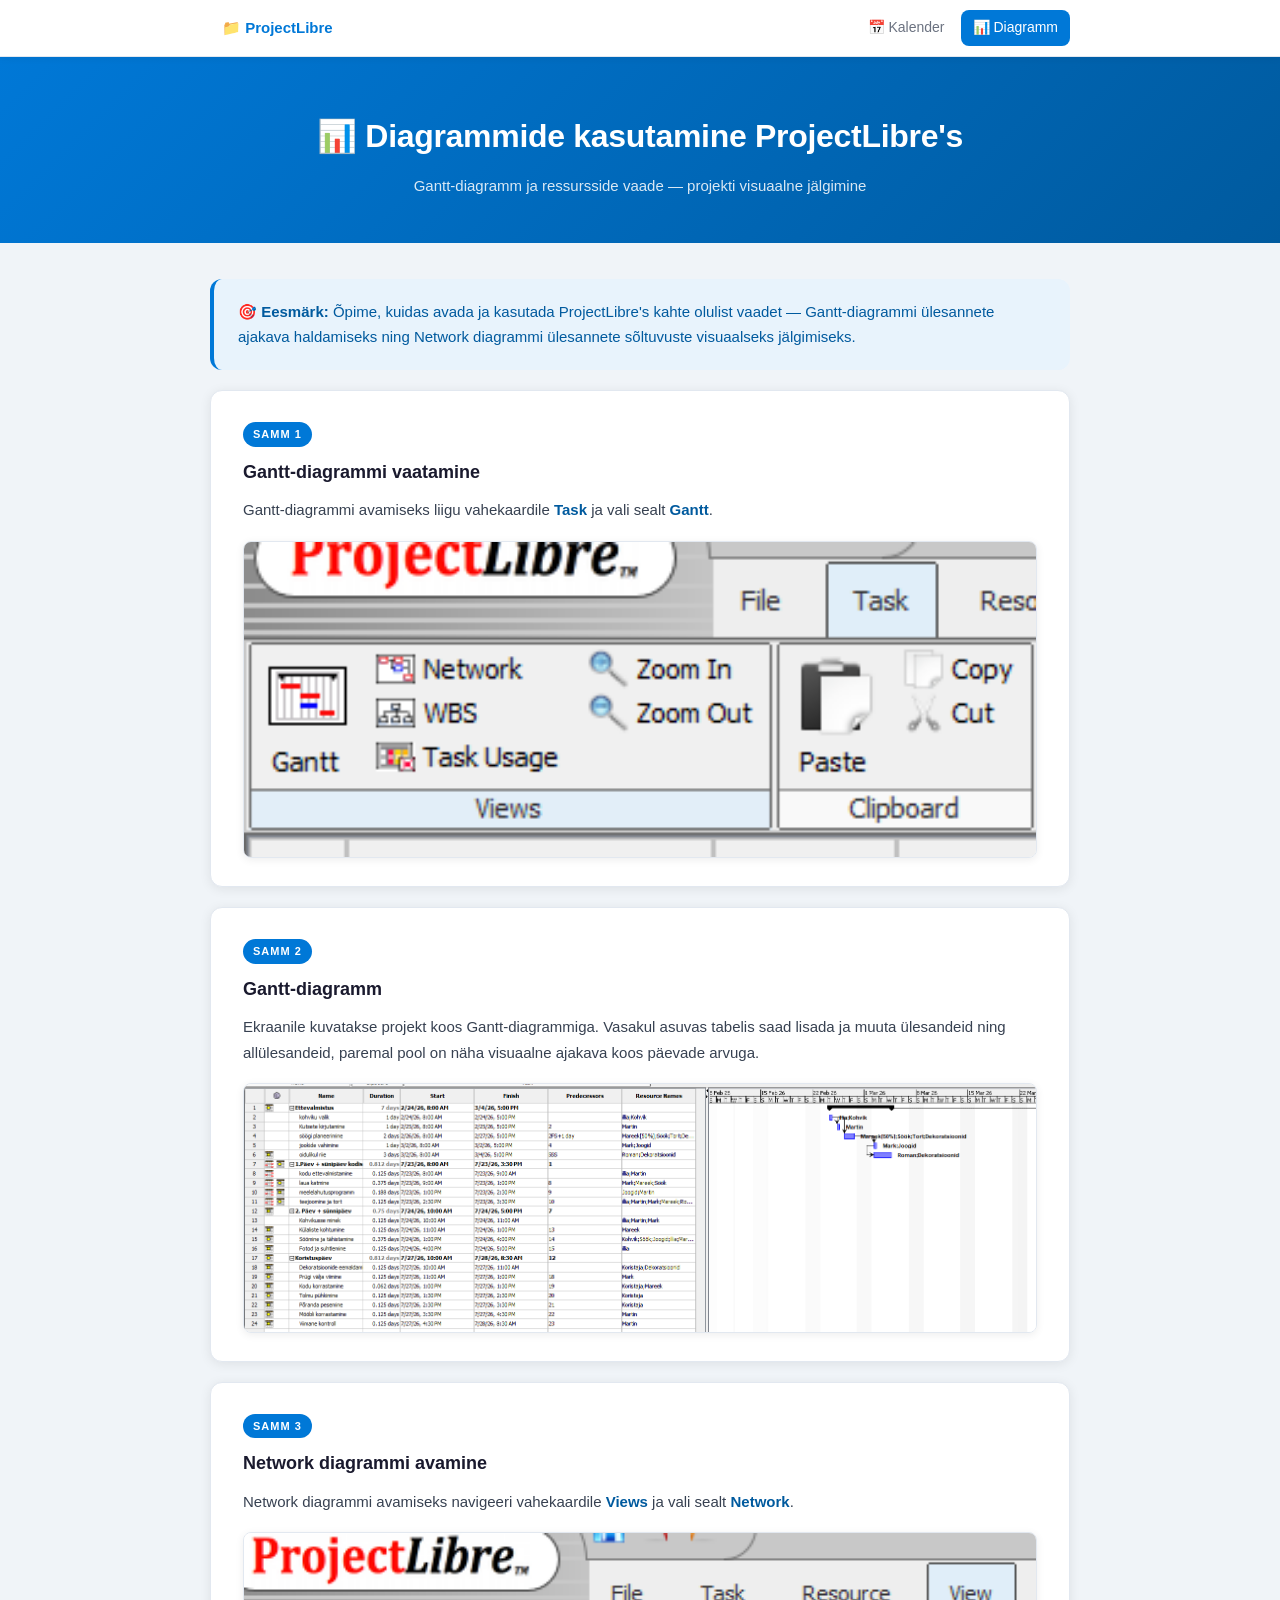
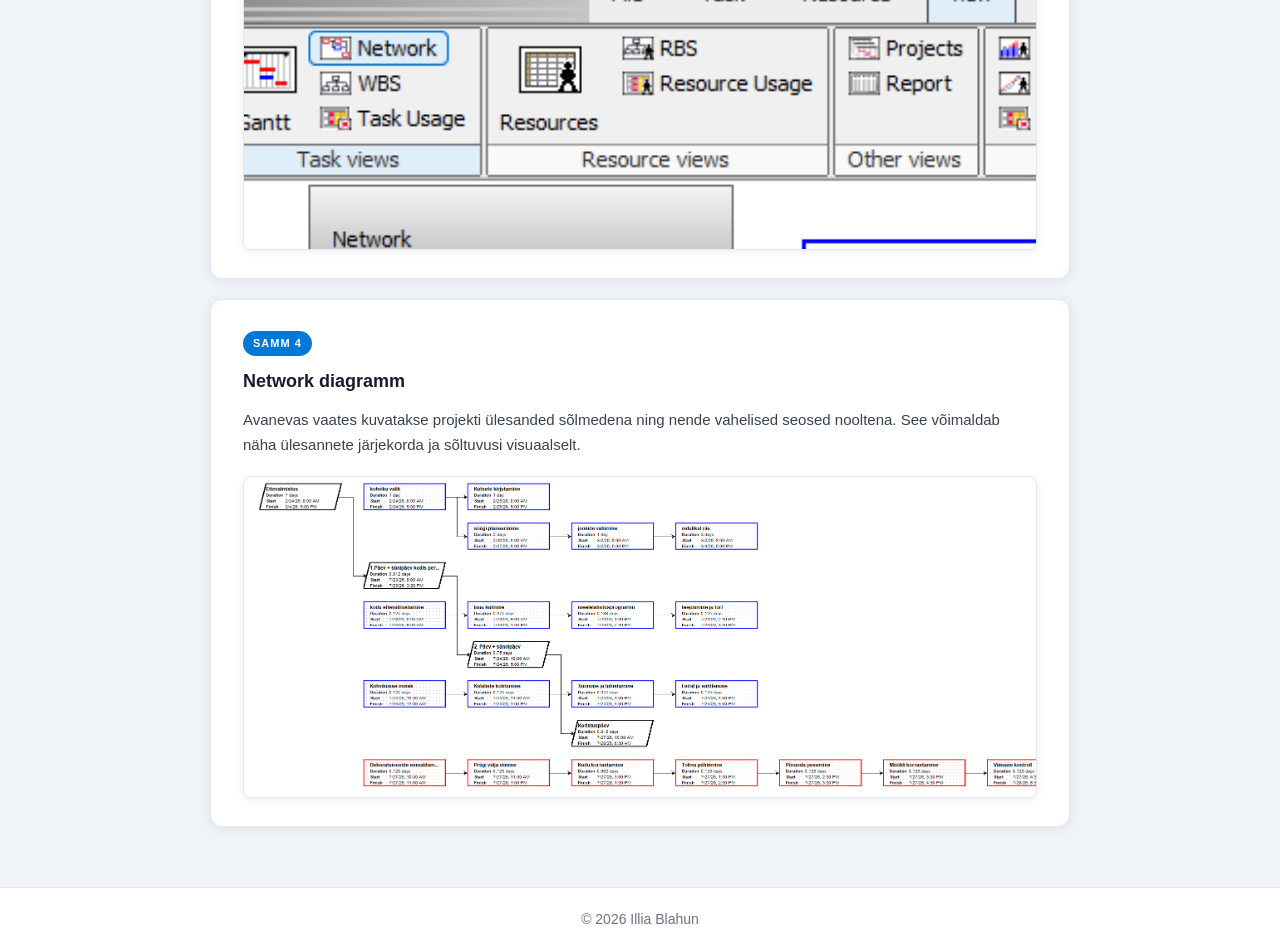
==== commit 495cd447: "Asendatud Resource Usage Network diagrammiga" ====
--- a/diagramm.html
+++ b/diagramm.html
@@ -24,7 +24,7 @@
 <main>
 
     <div class="goal-card">
-        <p>🎯 <strong>Eesmärk:</strong> Õpime, kuidas avada ja kasutada ProjectLibre's kahte olulist vaadet — Gantt-diagrammi ülesannete ajakava haldamiseks ning Resource Usage vaadet ressursside koormuse jälgimiseks.</p>
+        <p>🎯 <strong>Eesmärk:</strong> Õpime, kuidas avada ja kasutada ProjectLibre's kahte olulist vaadet — Gantt-diagrammi ülesannete ajakava haldamiseks ning Network diagrammi ülesannete sõltuvuste visuaalseks jälgimiseks.</p>
     </div>
 
     <section>
@@ -43,16 +43,16 @@
 
     <section>
         <span class="step-label">Samm 3</span>
-        <h2>Resource Usage avamine</h2>
-        <p>Ressursside graafikute vaatamiseks navigeeri vahekaardile <strong>Views</strong> ja vali sealt <strong>Resource Usage</strong>.</p>
-        <img src="projectLibreImg/res1.png" alt="Views → Resource Usage menüü">
+        <h2>Network diagrammi avamine</h2>
+        <p>Network diagrammi avamiseks navigeeri vahekaardile <strong>Views</strong> ja vali sealt <strong>Network</strong>.</p>
+        <img src="projectLibreImg/res1.png" alt="Views → Network menüü">
     </section>
 
     <section>
         <span class="step-label">Samm 4</span>
-        <h2>Resource Usage diagramm</h2>
-        <p>Avanevas vaates on loetletud kõik projektis kasutatavad ressursid — nii materiaalsed kui ka inimressursid. Iga ressursi kohta on näha tööaeg ning ülesanded, millega ta on seotud.</p>
-        <img src="projectLibreImg/res2.png" alt="Resource Usage diagramm ressursside ja tööajaga">
+        <h2>Network diagramm</h2>
+        <p>Avanevas vaates kuvatakse projekti ülesanded sõlmedena ning nende vahelised seosed nooltena. See võimaldab näha ülesannete järjekorda ja sõltuvusi visuaalselt.</p>
+        <img src="projectLibreImg/res2.png" alt="Network diagramm ülesannete sõltuvustega">
     </section>
 
 </main>
